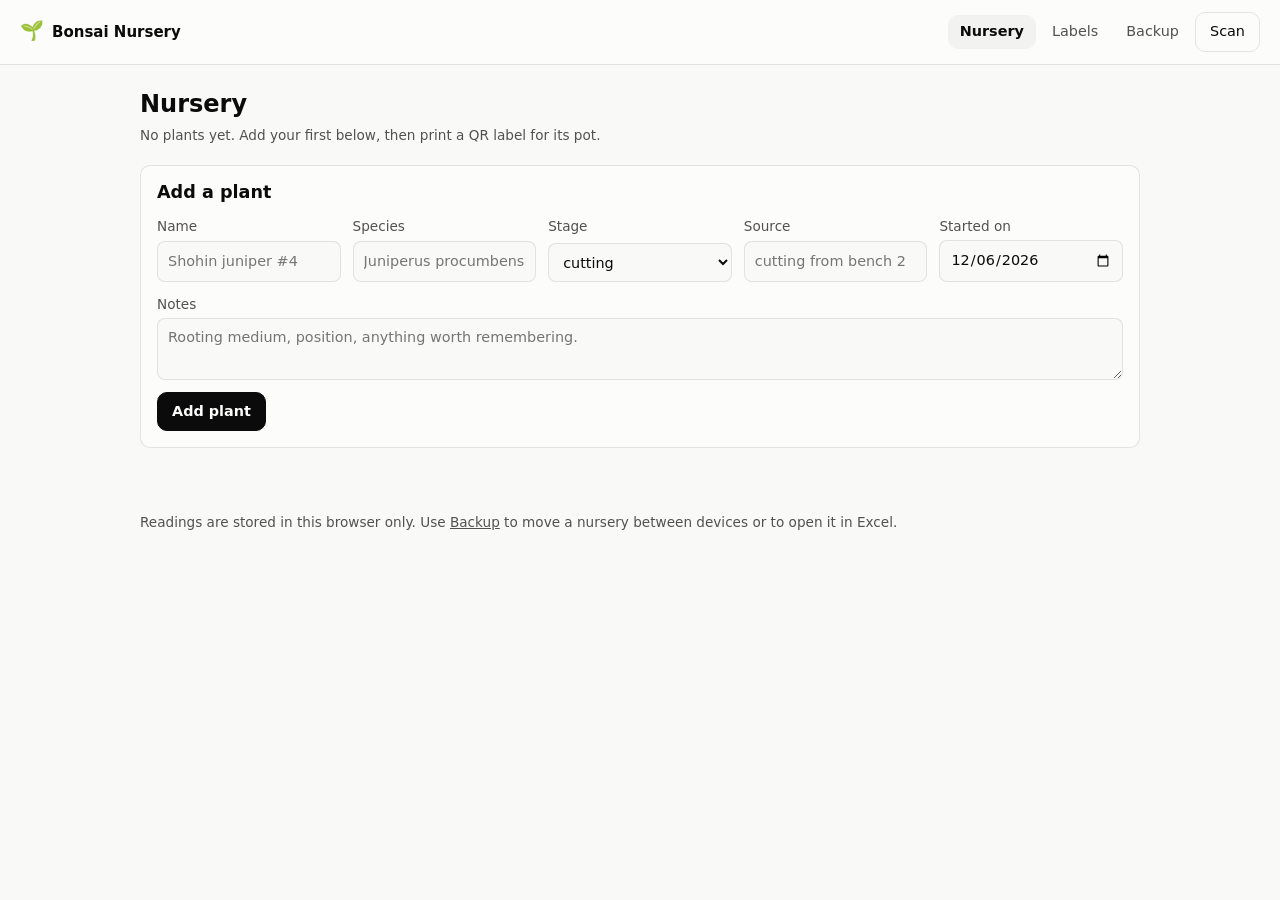
==== index.html @ 2e733610 "Add bonsai nursery tracker with scannable QR plant labels Tracks pH, moisture, growth, watering and " ====
<!doctype html>
<html lang="en">
<head>
<meta charset="utf-8">
<meta name="viewport" content="width=device-width, initial-scale=1">
<title>Bonsai Nursery Tracker</title>
<meta name="description" content="Track pH, moisture, growth, watering and fertiliser for propagated bonsai, with a scannable QR label per plant.">
<meta name="color-scheme" content="light dark">
<link rel="stylesheet" href="css/styles.css">
<link rel="icon" href="data:image/svg+xml,&lt;svg xmlns='http://www.w3.org/2000/svg' viewBox='0 0 16 16'&gt;&lt;text y='13' font-size='13'&gt;🌱&lt;/text&gt;&lt;/svg&gt;">
</head>
<body>

<header class="app-header no-print">
  <a class="brand" href="#/">
    <span class="brand-mark" aria-hidden="true">🌱</span>
    <span>Bonsai Nursery</span>
  </a>
  <nav class="app-nav">
    <a href="#/" data-nav="list">Nursery</a>
    <a href="#/labels" data-nav="labels">Labels</a>
    <a href="#/backup" data-nav="backup">Backup</a>
    <button type="button" id="scan-button" class="button button-quiet">Scan</button>
  </nav>
</header>

<main id="view" class="app-main"></main>

<footer class="app-footer no-print">
  <p>
    Readings are stored in this browser only. Use
    <a href="#/backup">Backup</a> to move a nursery between devices or to open it in Excel.
  </p>
</footer>

<!-- In-app scanner, used when the browser exposes the Barcode Detection API.
     Scanning a label with the phone's own camera app works everywhere and is
     the primary route; this is a convenience for a device already on the page. -->
<dialog id="scan-dialog" class="scan-dialog">
  <div class="scan-dialog-head">
    <strong>Scan a plant label</strong>
    <button type="button" class="button button-quiet" data-close-scan>Close</button>
  </div>
  <video id="scan-video" playsinline muted></video>
  <p id="scan-status" class="hint"></p>
</dialog>

<script src="js/qrcode.js"></script>
<script src="js/store.js"></script>
<script src="js/charts.js"></script>
<script src="js/app.js"></script>
</body>
</html>
---- css/styles.css ----
/*
 * Bonsai Nursery Tracker.
 *
 * Colour tokens come from a validated chart palette: the five series hues clear
 * the lightness band, chroma floor, colourblind separation and normal-vision
 * floor in both light and dark mode. Aqua sits below 3:1 on the light surface,
 * which is why every chart also ships a direct end label and a table view.
 */

:root {
  color-scheme: light;

  --page:            #f9f9f7;
  --surface-1:       #fcfcfb;
  --text-primary:    #0b0b0b;
  --text-secondary:  #52514e;
  --text-muted:      #898781;
  --grid:            #e1e0d9;
  --axis:            #c3c2b7;
  --border:          rgba(11, 11, 11, 0.10);
  --wash:            rgba(11, 11, 11, 0.04);
  --success-text:    #006300;
  --critical:        #d03b3b;

  --series-ph:        #2a78d6;  /* categorical slot 1 */
  --series-moisture:  #1baf7a;  /* slot 3 */
  --series-growth:    #eb6834;  /* slot 2 */
  --series-water:     #4a3aa7;  /* slot 7 */
  --series-fert:      #008300;  /* slot 6 */

  --radius: 10px;
  --font: system-ui, -apple-system, "Segoe UI", sans-serif;
}

@media (prefers-color-scheme: dark) {
  :root:where(:not([data-theme="light"])) {
    color-scheme: dark;

    --page:            #0d0d0d;
    --surface-1:       #1a1a19;
    --text-primary:    #ffffff;
    --text-secondary:  #c3c2b7;
    --text-muted:      #898781;
    --grid:            #2c2c2a;
    --axis:            #383835;
    --border:          rgba(255, 255, 255, 0.10);
    --wash:            rgba(255, 255, 255, 0.06);
    --success-text:    #0ca30c;
    --critical:        #e66767;

    --series-ph:        #3987e5;
    --series-moisture:  #199e70;
    --series-growth:    #d95926;
    --series-water:     #9085e9;
    --series-fert:      #008300;
  }
}

* { box-sizing: border-box; }

body {
  margin: 0;
  background: var(--page);
  color: var(--text-primary);
  font-family: var(--font);
  font-size: 15px;
  line-height: 1.5;
}

a { color: inherit; }

h1, h2, h3 { line-height: 1.25; margin: 0; font-weight: 600; }
h1 { font-size: 1.5rem; }
h2 { font-size: 1.1rem; }
h3 { font-size: 0.95rem; }

p { margin: 0; }

.hint {
  color: var(--text-secondary);
  font-size: 0.85rem;
}

/* ------------------------------------------------------------- chrome */

.app-header {
  display: flex;
  flex-wrap: wrap;
  gap: 12px;
  align-items: center;
  justify-content: space-between;
  padding: 12px 20px;
  background: var(--surface-1);
  border-bottom: 1px solid var(--border);
  position: sticky;
  top: 0;
  z-index: 5;
}

.brand {
  display: inline-flex;
  align-items: center;
  gap: 8px;
  font-weight: 600;
  text-decoration: none;
}
.brand-mark { font-size: 1.2rem; }

.app-nav {
  display: flex;
  align-items: center;
  gap: 4px;
  flex-wrap: wrap;
}

.app-nav a {
  padding: 6px 12px;
  border-radius: var(--radius);
  text-decoration: none;
  color: var(--text-secondary);
  font-size: 0.9rem;
}
.app-nav a:hover { background: var(--wash); }
.app-nav a[aria-current="page"] {
  background: var(--wash);
  color: var(--text-primary);
  font-weight: 600;
}

.app-main {
  max-width: 1040px;
  margin: 0 auto;
  padding: 24px 20px 64px;
  display: grid;
  gap: 20px;
}

.app-footer {
  max-width: 1040px;
  margin: 0 auto;
  padding: 0 20px 40px;
  color: var(--text-secondary);
  font-size: 0.85rem;
}

.page-head { display: grid; gap: 6px; }
.page-head .hint { max-width: 70ch; }

/* ------------------------------------------------------------ controls */

.button {
  font: inherit;
  font-size: 0.9rem;
  padding: 8px 14px;
  border-radius: var(--radius);
  border: 1px solid var(--border);
  background: var(--surface-1);
  color: var(--text-primary);
  cursor: pointer;
}
.button:hover { background: var(--wash); }
.button-primary {
  background: var(--text-primary);
  color: var(--surface-1);
  border-color: var(--text-primary);
  font-weight: 600;
}
.button-primary:hover { opacity: 0.88; background: var(--text-primary); }
.button-quiet { background: transparent; }
.button-danger { color: var(--critical); }

.button-row {
  display: flex;
  gap: 8px;
  flex-wrap: wrap;
  align-items: center;
}

label { display: grid; gap: 4px; font-size: 0.85rem; color: var(--text-secondary); }

input, select, textarea {
  font: inherit;
  font-size: 0.9rem;
  padding: 8px 10px;
  border-radius: 8px;
  border: 1px solid var(--border);
  background: var(--page);
  color: var(--text-primary);
  width: 100%;
}
textarea { resize: vertical; min-height: 60px; }

input[type="checkbox"] { width: auto; }

.checkbox {
  display: flex;
  align-items: center;
  gap: 8px;
  font-size: 0.9rem;
  color: var(--text-primary);
}

.field-grid {
  display: grid;
  gap: 12px;
  grid-template-columns: repeat(auto-fit, minmax(150px, 1fr));
}

/* --------------------------------------------------------------- cards */

.card {
  background: var(--surface-1);
  border: 1px solid var(--border);
  border-radius: var(--radius);
  padding: 16px;
  display: grid;
  gap: 12px;
}

.card-head {
  display: flex;
  align-items: baseline;
  justify-content: space-between;
  gap: 12px;
}

/* ----------------------------------------------------------- stat tiles */

.kpi-row {
  display: grid;
  gap: 12px;
  grid-template-columns: repeat(auto-fit, minmax(140px, 1fr));
}

.stat-tile {
  background: var(--surface-1);
  border: 1px solid var(--border);
  border-radius: var(--radius);
  padding: 12px 14px;
  display: grid;
  gap: 2px;
}

.stat-label {
  font-size: 0.78rem;
  color: var(--text-secondary);
  display: flex;
  align-items: center;
  gap: 6px;
}

/* The colour key sits beside the label; the number itself stays in ink. */
.stat-key {
  width: 10px;
  height: 2px;
  border-radius: 1px;
  flex: none;
}

.stat-value {
  font-size: 1.5rem;
  font-weight: 600;
  /* Proportional figures: tabular-nums makes a standalone number look loose. */
}
.stat-value .unit {
  font-size: 0.85rem;
  font-weight: 400;
  color: var(--text-secondary);
  margin-left: 2px;
}
.stat-sub { font-size: 0.78rem; color: var(--text-muted); }

/* --------------------------------------------------------------- charts */

.chart-grid-cards {
  display: grid;
  gap: 16px;
  grid-template-columns: repeat(auto-fit, minmax(300px, 1fr));
}

.chart-holder { position: relative; }

.chart-svg { display: block; width: 100%; height: auto; overflow: visible; }
.chart-svg:focus-visible { outline: 2px solid var(--text-primary); outline-offset: 2px; }

.chart-grid { stroke: var(--grid); stroke-width: 1; }
.chart-crosshair { stroke: var(--axis); stroke-width: 1; pointer-events: none; }
.chart-hover-dot { stroke: var(--surface-1); stroke-width: 2; pointer-events: none; }

.chart-axis-text {
  fill: var(--text-muted);
  font-family: var(--font);
  font-size: 11px;
  font-variant-numeric: tabular-nums;
}

.chart-end-label {
  fill: var(--text-primary);
  font-family: var(--font);
  font-size: 12px;
  font-weight: 600;
}

.chart-empty {
  color: var(--text-muted);
  font-size: 0.85rem;
  padding: 24px 0;
  text-align: center;
}

.chart-tooltip {
  position: absolute;
  pointer-events: none;
  background: var(--surface-1);
  border: 1px solid var(--border);
  border-radius: 8px;
  padding: 6px 9px;
  font-size: 0.8rem;
  box-shadow: 0 4px 14px rgba(0, 0, 0, 0.14);
  white-space: nowrap;
  z-index: 2;
}
.chart-tooltip-row { display: flex; align-items: center; gap: 6px; }
.chart-tooltip-key { width: 10px; height: 2px; border-radius: 1px; flex: none; }
.chart-tooltip-label { color: var(--text-secondary); }

.legend {
  display: flex;
  gap: 14px;
  flex-wrap: wrap;
  font-size: 0.8rem;
  color: var(--text-secondary);
}
.legend-item { display: inline-flex; align-items: center; gap: 6px; }
.legend-dot { width: 8px; height: 8px; border-radius: 50%; flex: none; }

/* --------------------------------------------------------------- tables */

.table-wrap { overflow-x: auto; }

table {
  border-collapse: collapse;
  width: 100%;
  font-size: 0.85rem;
}
th, td {
  text-align: left;
  padding: 7px 10px;
  border-bottom: 1px solid var(--border);
  white-space: nowrap;
}
th { color: var(--text-secondary); font-weight: 600; }
td.num, th.num { text-align: right; font-variant-numeric: tabular-nums; }

.plant-row-link { font-weight: 600; text-decoration: none; }
.plant-row-link:hover { text-decoration: underline; }

details.table-view { font-size: 0.85rem; }
details.table-view summary {
  cursor: pointer;
  color: var(--text-secondary);
  font-size: 0.8rem;
  padding: 4px 0;
}

/* --------------------------------------------------------------- labels */

.label-sheet {
  display: grid;
  grid-template-columns: repeat(auto-fill, minmax(150px, 1fr));
  gap: 10px;
}

.label-cell {
  border: 1px solid var(--border);
  border-radius: 8px;
  padding: 10px;
  display: grid;
  gap: 6px;
  justify-items: center;
  text-align: center;
  background: #ffffff;
  color: #0b0b0b;
  break-inside: avoid;
}

.label-cell svg { width: 100%; max-width: 120px; height: auto; }
.label-name { font-size: 0.8rem; font-weight: 600; line-height: 1.2; }
.label-species { font-size: 0.7rem; color: #52514e; font-style: italic; line-height: 1.2; }
.label-id {
  font-size: 0.68rem;
  color: #52514e;
  font-variant-numeric: tabular-nums;
  letter-spacing: 0.06em;
}

.qr-large { display: grid; justify-items: center; gap: 8px; }
.qr-large svg {
  width: 160px;
  height: 160px;
  background: #ffffff;
  padding: 6px;
  border-radius: 6px;
}

/* --------------------------------------------------------------- dialog */

.scan-dialog {
  border: 1px solid var(--border);
  border-radius: var(--radius);
  background: var(--surface-1);
  color: var(--text-primary);
  padding: 16px;
  max-width: 420px;
  width: calc(100% - 32px);
}
.scan-dialog::backdrop { background: rgba(0, 0, 0, 0.5); }
.scan-dialog-head {
  display: flex;
  justify-content: space-between;
  align-items: center;
  gap: 12px;
  margin-bottom: 10px;
}
#scan-video {
  width: 100%;
  border-radius: 8px;
  background: #000;
  aspect-ratio: 4 / 3;
  object-fit: cover;
}

/* ---------------------------------------------------------------- print */

@media print {
  .no-print { display: none !important; }
  body { background: #ffffff; }
  .app-main { padding: 0; max-width: none; }
  .label-sheet { grid-template-columns: repeat(4, 1fr); gap: 6mm; }
  .label-cell { border: 1px solid #c3c2b7; }
  .card { border: none; padding: 0; }
}
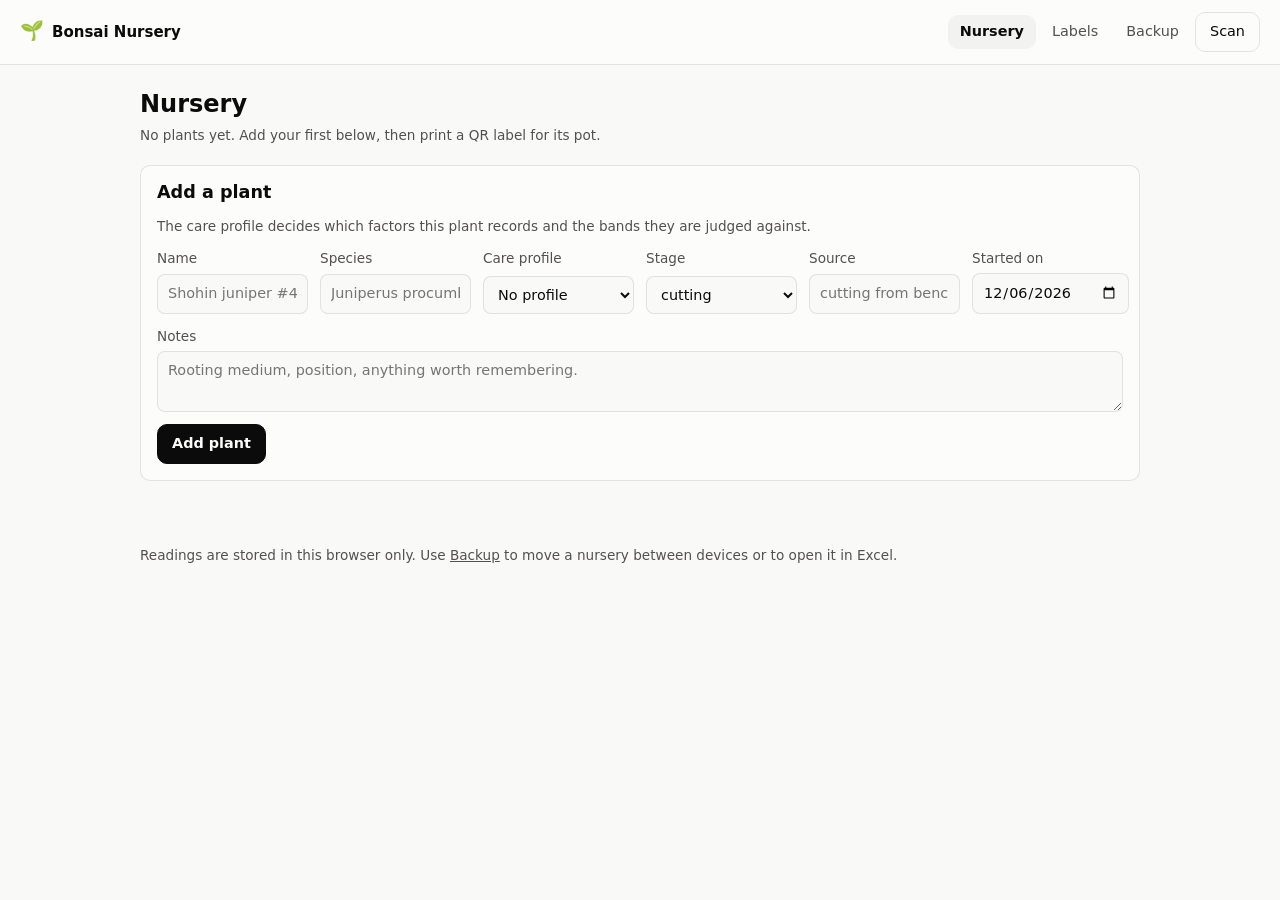
==== commit d4f590ac: "Add environment factors, care profiles and target bands Extends the tracker from five factors to the" ====
--- a/index.html
+++ b/index.html
@@ -46,6 +46,7 @@
 </dialog>
 
 <script src="js/qrcode.js"></script>
+<script src="js/profiles.js"></script>
 <script src="js/store.js"></script>
 <script src="js/charts.js"></script>
 <script src="js/app.js"></script>
--- a/css/styles.css
+++ b/css/styles.css
@@ -23,10 +23,26 @@
   --critical:        #d03b3b;
 
   --series-ph:        #2a78d6;  /* categorical slot 1 */
+  --series-growth:    #eb6834;  /* slot 2 */
   --series-moisture:  #1baf7a;  /* slot 3 */
-  --series-growth:    #eb6834;  /* slot 2 */
+  --series-ec:        #eda100;  /* slot 4 */
+  --series-humidity:  #e87ba4;  /* slot 5 */
+  --series-light:     #008300;  /* slot 6 — light and chill never co-occur */
+  --series-chill:     #008300;  /* slot 6 */
   --series-water:     #4a3aa7;  /* slot 7 */
+  /* Low and high temperature share one chart, so they take the diverging
+     cool/warm pair rather than two categorical slots. */
+  --series-templow:   #2a78d6;
+  --series-temphigh:  #e34948;  /* slot 8 */
   --series-fert:      #008300;  /* slot 6 */
+
+  /* Reserved status palette — never reused for a series. Always shipped with
+     an icon and a label so state never rests on colour alone. */
+  --status-good:      #0ca30c;
+  --status-warn:      #fab219;
+  --status-serious:   #ec835a;
+  --status-critical:  #d03b3b;
+  --band-fill:        rgba(11, 11, 11, 0.045);
 
   --radius: 10px;
   --font: system-ui, -apple-system, "Segoe UI", sans-serif;
@@ -49,10 +65,22 @@
     --critical:        #e66767;
 
     --series-ph:        #3987e5;
+    --series-growth:    #d95926;
     --series-moisture:  #199e70;
-    --series-growth:    #d95926;
+    --series-ec:        #c98500;
+    --series-humidity:  #d55181;
+    --series-light:     #008300;
+    --series-chill:     #008300;
     --series-water:     #9085e9;
+    --series-templow:   #3987e5;
+    --series-temphigh:  #e66767;
     --series-fert:      #008300;
+
+    --status-good:      #0ca30c;
+    --status-warn:      #fab219;
+    --status-serious:   #ec835a;
+    --status-critical:  #d03b3b;
+    --band-fill:        rgba(255, 255, 255, 0.06);
   }
 }
 
@@ -219,9 +247,10 @@
 
 .card-head {
   display: flex;
+  flex-wrap: wrap;
   align-items: baseline;
   justify-content: space-between;
-  gap: 12px;
+  gap: 6px 12px;
 }
 
 /* ----------------------------------------------------------- stat tiles */
@@ -430,6 +459,59 @@
   object-fit: cover;
 }
 
+/* --------------------------------------------------------- status chips */
+
+/* Status always carries a glyph and a word; colour is the third channel. */
+.chip {
+  display: inline-flex;
+  align-items: center;
+  gap: 5px;
+  font-size: 0.72rem;
+  font-weight: 600;
+  padding: 2px 8px;
+  border-radius: 999px;
+  border: 1px solid var(--border);
+  white-space: nowrap;
+}
+.chip-glyph { font-size: 0.8rem; line-height: 1; }
+.chip-good     { color: var(--success-text); border-color: color-mix(in srgb, var(--status-good) 40%, transparent); }
+.chip-warn     { color: var(--text-primary); border-color: color-mix(in srgb, var(--status-warn) 55%, transparent); }
+.chip-bad      { color: var(--critical);     border-color: color-mix(in srgb, var(--status-critical) 45%, transparent); }
+.chip-none     { color: var(--text-muted); }
+
+.chart-band-label {
+  fill: var(--text-muted);
+  font-family: var(--font);
+  font-size: 10px;
+}
+.chart-band { fill: var(--band-fill); }
+
+/* ------------------------------------------------------------- guidance */
+
+.watch-list { display: grid; gap: 10px; }
+
+.watch-item {
+  display: grid;
+  gap: 2px;
+  padding: 10px 12px;
+  border-radius: 8px;
+  background: var(--wash);
+  border-left: 3px solid var(--axis);
+}
+.watch-item[data-severity="high"] { border-left-color: var(--status-serious); }
+.watch-title { font-weight: 600; font-size: 0.88rem; }
+.watch-body { font-size: 0.85rem; color: var(--text-secondary); }
+
+.profile-summary {
+  font-size: 0.88rem;
+  color: var(--text-secondary);
+  max-width: 74ch;
+}
+
+.band-note { font-size: 0.78rem; color: var(--text-muted); }
+
+.milestone-type { font-weight: 600; }
+
 /* ---------------------------------------------------------------- print */
 
 @media print {
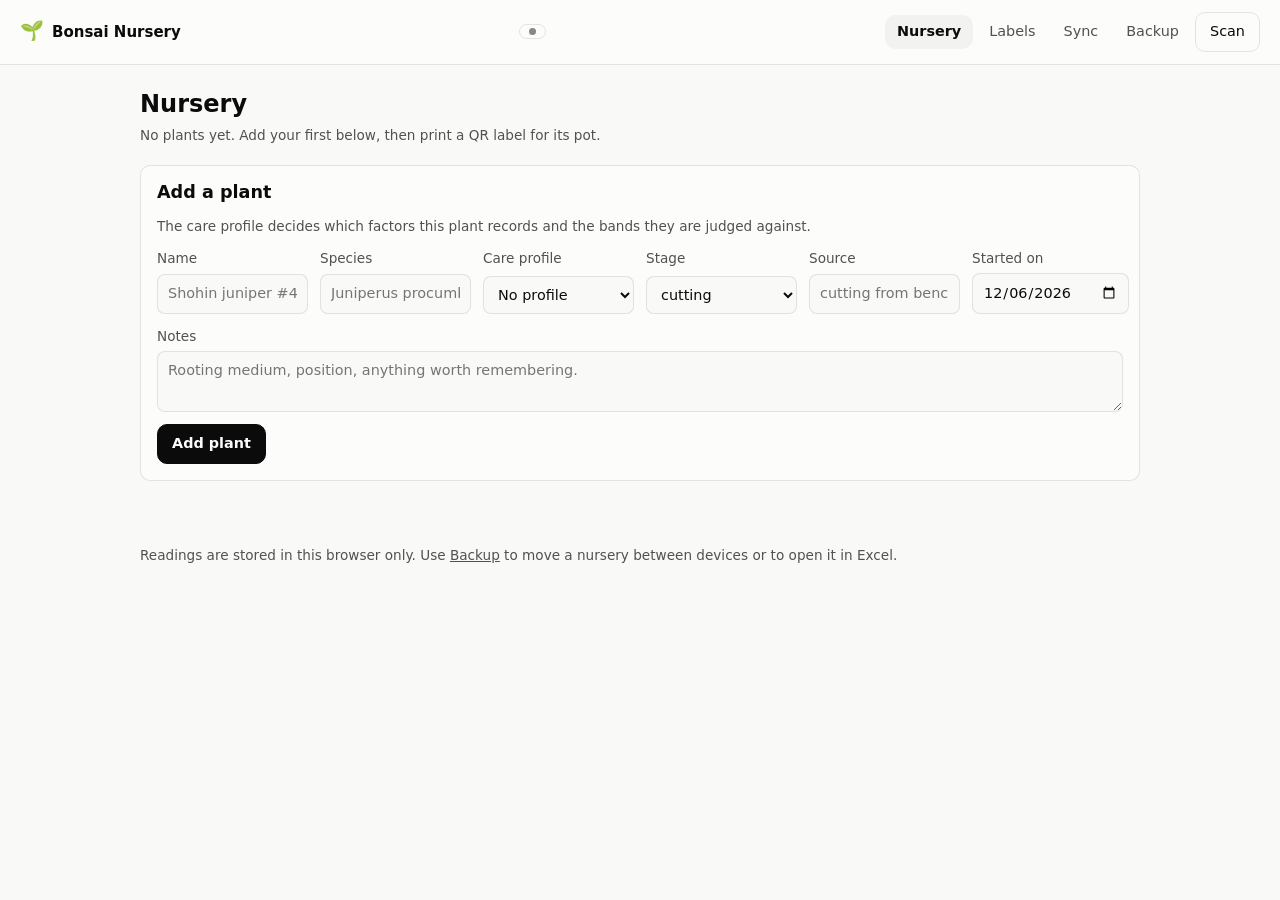
==== commit 5de4c086: "Add optional free cloud sync across devices Replaces "export a JSON file each time" with devices tha" ====
--- a/index.html
+++ b/index.html
@@ -16,9 +16,11 @@
     <span class="brand-mark" aria-hidden="true">🌱</span>
     <span>Bonsai Nursery</span>
   </a>
+  <span id="sync-status" class="sync-badge" hidden></span>
   <nav class="app-nav">
     <a href="#/" data-nav="list">Nursery</a>
     <a href="#/labels" data-nav="labels">Labels</a>
+    <a href="#/sync" data-nav="sync">Sync</a>
     <a href="#/backup" data-nav="backup">Backup</a>
     <button type="button" id="scan-button" class="button button-quiet">Scan</button>
   </nav>
@@ -49,6 +51,7 @@
 <script src="js/profiles.js"></script>
 <script src="js/store.js"></script>
 <script src="js/charts.js"></script>
+<script src="js/sync.js"></script>
 <script src="js/app.js"></script>
 </body>
 </html>
--- a/css/styles.css
+++ b/css/styles.css
@@ -512,6 +512,45 @@
 
 .milestone-type { font-weight: 600; }
 
+/* ----------------------------------------------------------------- sync */
+
+.sync-badge {
+  font-size: 0.72rem;
+  color: var(--text-secondary);
+  display: inline-flex;
+  align-items: center;
+  gap: 5px;
+  padding: 3px 9px;
+  border-radius: 999px;
+  border: 1px solid var(--border);
+}
+.sync-badge::before {
+  content: "";
+  width: 7px;
+  height: 7px;
+  border-radius: 50%;
+  background: var(--text-muted);
+  flex: none;
+}
+.sync-badge[data-level="ok"]::before      { background: var(--status-good); }
+.sync-badge[data-level="syncing"]::before { background: var(--status-warn); }
+.sync-badge[data-level="error"]::before   { background: var(--status-critical); }
+
+pre.code {
+  background: var(--wash);
+  border: 1px solid var(--border);
+  border-radius: 8px;
+  padding: 12px;
+  overflow-x: auto;
+  font-size: 0.78rem;
+  line-height: 1.45;
+  margin: 0;
+}
+
+ol.steps { margin: 0; padding-left: 20px; font-size: 0.88rem; color: var(--text-secondary); }
+ol.steps li { margin-bottom: 6px; }
+ol.steps strong { color: var(--text-primary); }
+
 /* ---------------------------------------------------------------- print */
 
 @media print {
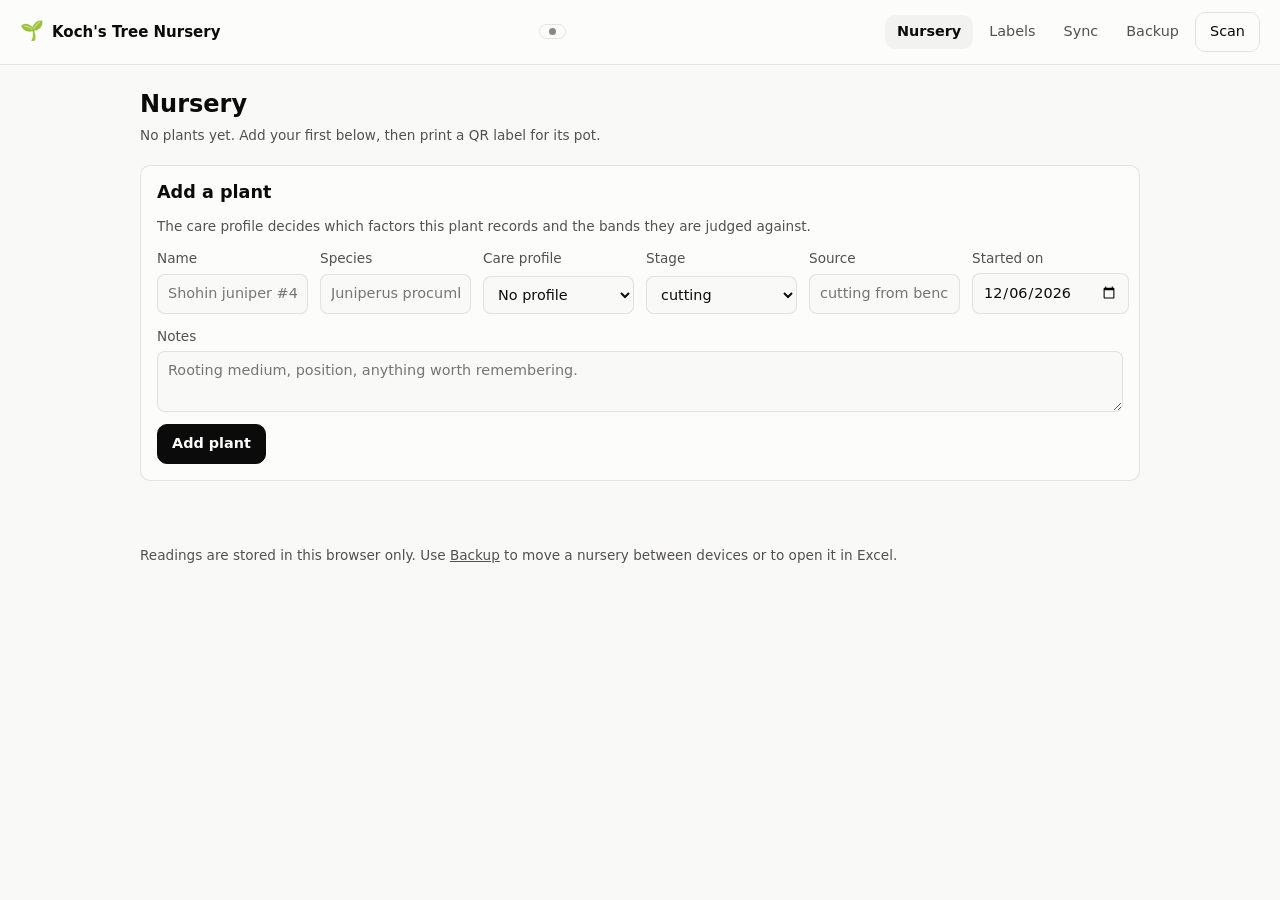
==== commit 91cb327d: "Align care profiles with the three handbooks; rename to Koch's Tree Nursery Rebuilds every profile a" ====
--- a/index.html
+++ b/index.html
@@ -3,8 +3,8 @@
 <head>
 <meta charset="utf-8">
 <meta name="viewport" content="width=device-width, initial-scale=1">
-<title>Bonsai Nursery Tracker</title>
-<meta name="description" content="Track pH, moisture, growth, watering and fertiliser for propagated bonsai, with a scannable QR label per plant.">
+<title>Koch's Tree Nursery Tracker</title>
+<meta name="description" content="Track pH, moisture, EC, growth, temperature, humidity, light and care for bonsai and container trees, with a scannable QR label per plant.">
 <meta name="color-scheme" content="light dark">
 <link rel="stylesheet" href="css/styles.css">
 <link rel="icon" href="data:image/svg+xml,&lt;svg xmlns='http://www.w3.org/2000/svg' viewBox='0 0 16 16'&gt;&lt;text y='13' font-size='13'&gt;🌱&lt;/text&gt;&lt;/svg&gt;">
@@ -14,7 +14,7 @@
 <header class="app-header no-print">
   <a class="brand" href="#/">
     <span class="brand-mark" aria-hidden="true">🌱</span>
-    <span>Bonsai Nursery</span>
+    <span>Koch's Tree Nursery</span>
   </a>
   <span id="sync-status" class="sync-badge" hidden></span>
   <nav class="app-nav">
--- a/css/styles.css
+++ b/css/styles.css
@@ -30,6 +30,7 @@
   --series-light:     #008300;  /* slot 6 — light and chill never co-occur */
   --series-chill:     #008300;  /* slot 6 */
   --series-water:     #4a3aa7;  /* slot 7 */
+  --series-vigor:     #4a3aa7;  /* slot 7 — never charted alongside watering */
   /* Low and high temperature share one chart, so they take the diverging
      cool/warm pair rather than two categorical slots. */
   --series-templow:   #2a78d6;
@@ -72,6 +73,7 @@
     --series-light:     #008300;
     --series-chill:     #008300;
     --series-water:     #9085e9;
+    --series-vigor:     #9085e9;
     --series-templow:   #3987e5;
     --series-temphigh:  #e66767;
     --series-fert:      #008300;
@@ -547,6 +549,25 @@
   margin: 0;
 }
 
+tr.row-now td { background: var(--wash); font-weight: 600; }
+
+.month-facts {
+  display: grid;
+  gap: 10px;
+  grid-template-columns: repeat(auto-fit, minmax(120px, 1fr));
+}
+.month-fact { display: grid; gap: 1px; }
+.month-fact .k { font-size: 0.72rem; color: var(--text-secondary); }
+.month-fact .v { font-size: 0.95rem; font-weight: 600; }
+
+.floor-note {
+  font-size: 0.85rem;
+  padding: 10px 12px;
+  border-radius: 8px;
+  background: var(--wash);
+  border-left: 3px solid var(--status-critical);
+}
+
 ol.steps { margin: 0; padding-left: 20px; font-size: 0.88rem; color: var(--text-secondary); }
 ol.steps li { margin-bottom: 6px; }
 ol.steps strong { color: var(--text-primary); }
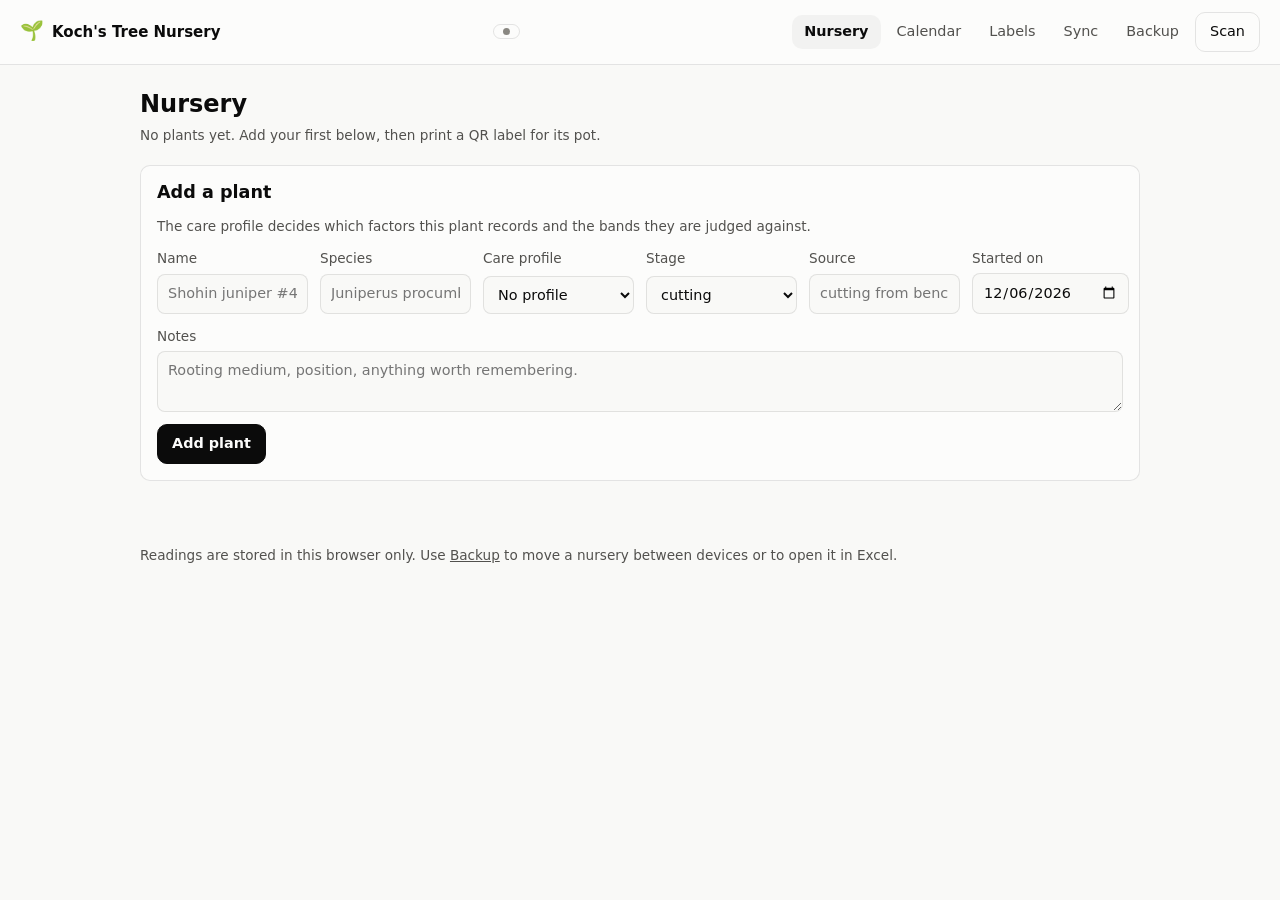
==== commit 739047e7: "Add master calendar, derived drip log, and handbook task windows Three additions, all driven off the" ====
--- a/index.html
+++ b/index.html
@@ -19,6 +19,7 @@
   <span id="sync-status" class="sync-badge" hidden></span>
   <nav class="app-nav">
     <a href="#/" data-nav="list">Nursery</a>
+    <a href="#/calendar" data-nav="calendar">Calendar</a>
     <a href="#/labels" data-nav="labels">Labels</a>
     <a href="#/sync" data-nav="sync">Sync</a>
     <a href="#/backup" data-nav="backup">Backup</a>
@@ -51,6 +52,7 @@
 <script src="js/profiles.js"></script>
 <script src="js/store.js"></script>
 <script src="js/charts.js"></script>
+<script src="js/calendar.js"></script>
 <script src="js/sync.js"></script>
 <script src="js/app.js"></script>
 </body>
--- a/css/styles.css
+++ b/css/styles.css
@@ -572,6 +572,51 @@
 ol.steps li { margin-bottom: 6px; }
 ol.steps strong { color: var(--text-primary); }
 
+/* ------------------------------------------------------------- calendar */
+
+.task-list { display: grid; gap: 10px; }
+
+.task-row {
+  display: grid;
+  gap: 4px;
+  padding: 12px 14px;
+  border-radius: 8px;
+  background: var(--wash);
+  border-left: 3px solid var(--axis);
+}
+.task-row[data-state="overdue"] { border-left-color: var(--status-critical); }
+.task-row[data-state="due"]     { border-left-color: var(--status-warn); }
+.task-row[data-state="done"]    { opacity: 0.6; }
+
+.task-head {
+  display: flex;
+  flex-wrap: wrap;
+  align-items: baseline;
+  gap: 6px 10px;
+  justify-content: space-between;
+}
+.task-title { font-weight: 600; font-size: 0.92rem; }
+.task-meta { font-size: 0.78rem; color: var(--text-secondary); }
+.task-body { font-size: 0.85rem; color: var(--text-secondary); }
+
+.cat-chip {
+  font-size: 0.68rem;
+  font-weight: 600;
+  text-transform: uppercase;
+  letter-spacing: 0.04em;
+  padding: 2px 7px;
+  border-radius: 999px;
+  border: 1px solid var(--border);
+  color: var(--text-secondary);
+  white-space: nowrap;
+}
+
+.drip-facts {
+  display: grid;
+  gap: 10px;
+  grid-template-columns: repeat(auto-fit, minmax(110px, 1fr));
+}
+
 /* ---------------------------------------------------------------- print */
 
 @media print {
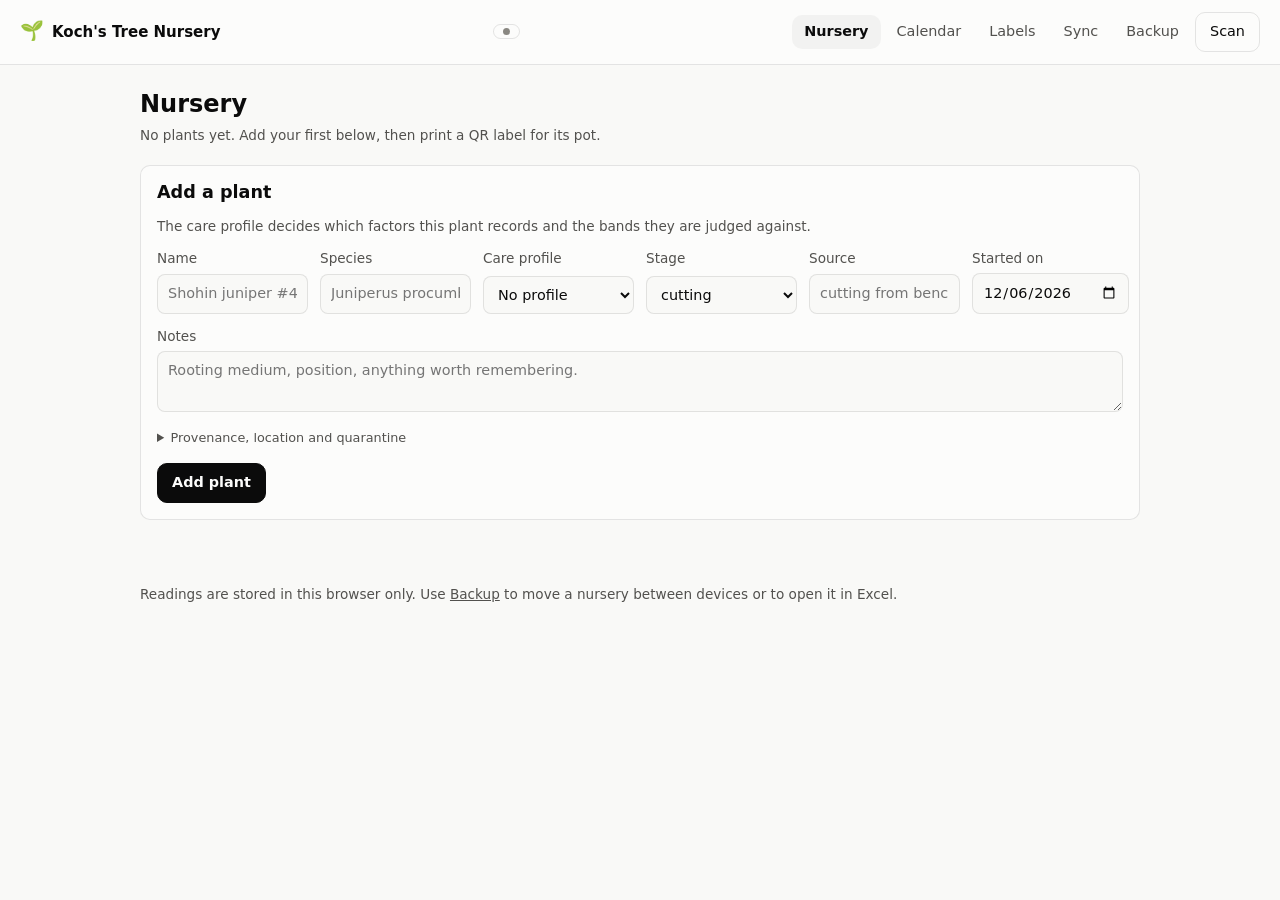
==== commit ee705fa2: "Add professional record layer: specimen, lineage, IPM, photos, derived readouts Audited against an e" ====
--- a/index.html
+++ b/index.html
@@ -51,8 +51,10 @@
 <script src="js/qrcode.js"></script>
 <script src="js/profiles.js"></script>
 <script src="js/store.js"></script>
+<script src="js/photos.js"></script>
 <script src="js/charts.js"></script>
 <script src="js/calendar.js"></script>
+<script src="js/weather.js"></script>
 <script src="js/sync.js"></script>
 <script src="js/app.js"></script>
 </body>
--- a/css/styles.css
+++ b/css/styles.css
@@ -31,6 +31,12 @@
   --series-chill:     #008300;  /* slot 6 */
   --series-water:     #4a3aa7;  /* slot 7 */
   --series-vigor:     #4a3aa7;  /* slot 7 — never charted alongside watering */
+  /* Charts are one series per card, so hues repeat across cards rather than
+     minting a 9th hue; identity is carried by the card title and tile label,
+     never by colour alone. */
+  --series-height:      #4a3aa7;  /* slot 7 reused */
+  --series-canopy:      #e87ba4;  /* slot 5 reused */
+  --series-percolation: #e34948;  /* slot 8 reused */
   /* Low and high temperature share one chart, so they take the diverging
      cool/warm pair rather than two categorical slots. */
   --series-templow:   #2a78d6;
@@ -74,6 +80,9 @@
     --series-chill:     #008300;
     --series-water:     #9085e9;
     --series-vigor:     #9085e9;
+    --series-height:      #9085e9;
+    --series-canopy:      #d55181;
+    --series-percolation: #e66767;
     --series-templow:   #3987e5;
     --series-temphigh:  #e66767;
     --series-fert:      #008300;
@@ -617,6 +626,74 @@
   grid-template-columns: repeat(auto-fit, minmax(110px, 1fr));
 }
 
+/* --------------------------------------------------------------- photos */
+
+.photo-grid {
+  display: grid;
+  gap: 10px;
+  grid-template-columns: repeat(auto-fill, minmax(140px, 1fr));
+}
+.photo-cell {
+  margin: 0;                /* figure's UA default margin would crush the cell */
+  display: grid;
+  gap: 4px;
+  border: 1px solid var(--border);
+  border-radius: 8px;
+  padding: 6px;
+}
+.photo-cell img {
+  width: 100%;
+  border-radius: 6px;
+  display: block;
+}
+.photo-meta { font-size: 0.72rem; color: var(--text-secondary); }
+
+.lineage { font-size: 0.85rem; color: var(--text-secondary); }
+.lineage a { font-weight: 600; }
+
+/* -------------------------------------------------------------- weather */
+
+.alert {
+  display: grid;
+  gap: 3px;
+  padding: 12px 14px;
+  border-radius: 8px;
+  background: var(--wash);
+  border-left: 3px solid var(--axis);
+}
+.alert[data-level="bad"]  { border-left-color: var(--status-critical); }
+.alert[data-level="warn"] { border-left-color: var(--status-warn); }
+.alert[data-level="good"] { border-left-color: var(--status-good); }
+.alert-title { font-weight: 600; font-size: 0.92rem; }
+.alert-body { font-size: 0.85rem; color: var(--text-secondary); }
+.alert-plant { font-size: 0.78rem; color: var(--text-muted); }
+
+.forecast {
+  display: flex;
+  gap: 6px;
+  overflow-x: auto;
+  padding-bottom: 4px;
+}
+.forecast-day {
+  flex: none;
+  min-width: 62px;
+  text-align: center;
+  padding: 8px 6px;
+  border-radius: 8px;
+  border: 1px solid var(--border);
+  display: grid;
+  gap: 1px;
+}
+.forecast-day .d { font-size: 0.68rem; color: var(--text-secondary); }
+.forecast-day .lo {
+  font-size: 1rem;
+  font-weight: 600;
+  font-variant-numeric: tabular-nums;
+}
+.forecast-day .hi { font-size: 0.7rem; color: var(--text-muted); font-variant-numeric: tabular-nums; }
+.forecast-day[data-cold="true"] { border-color: var(--status-critical); }
+.forecast-day[data-cold="true"] .lo { color: var(--critical); }
+
 /* ---------------------------------------------------------------- print */
 
 @media print {
